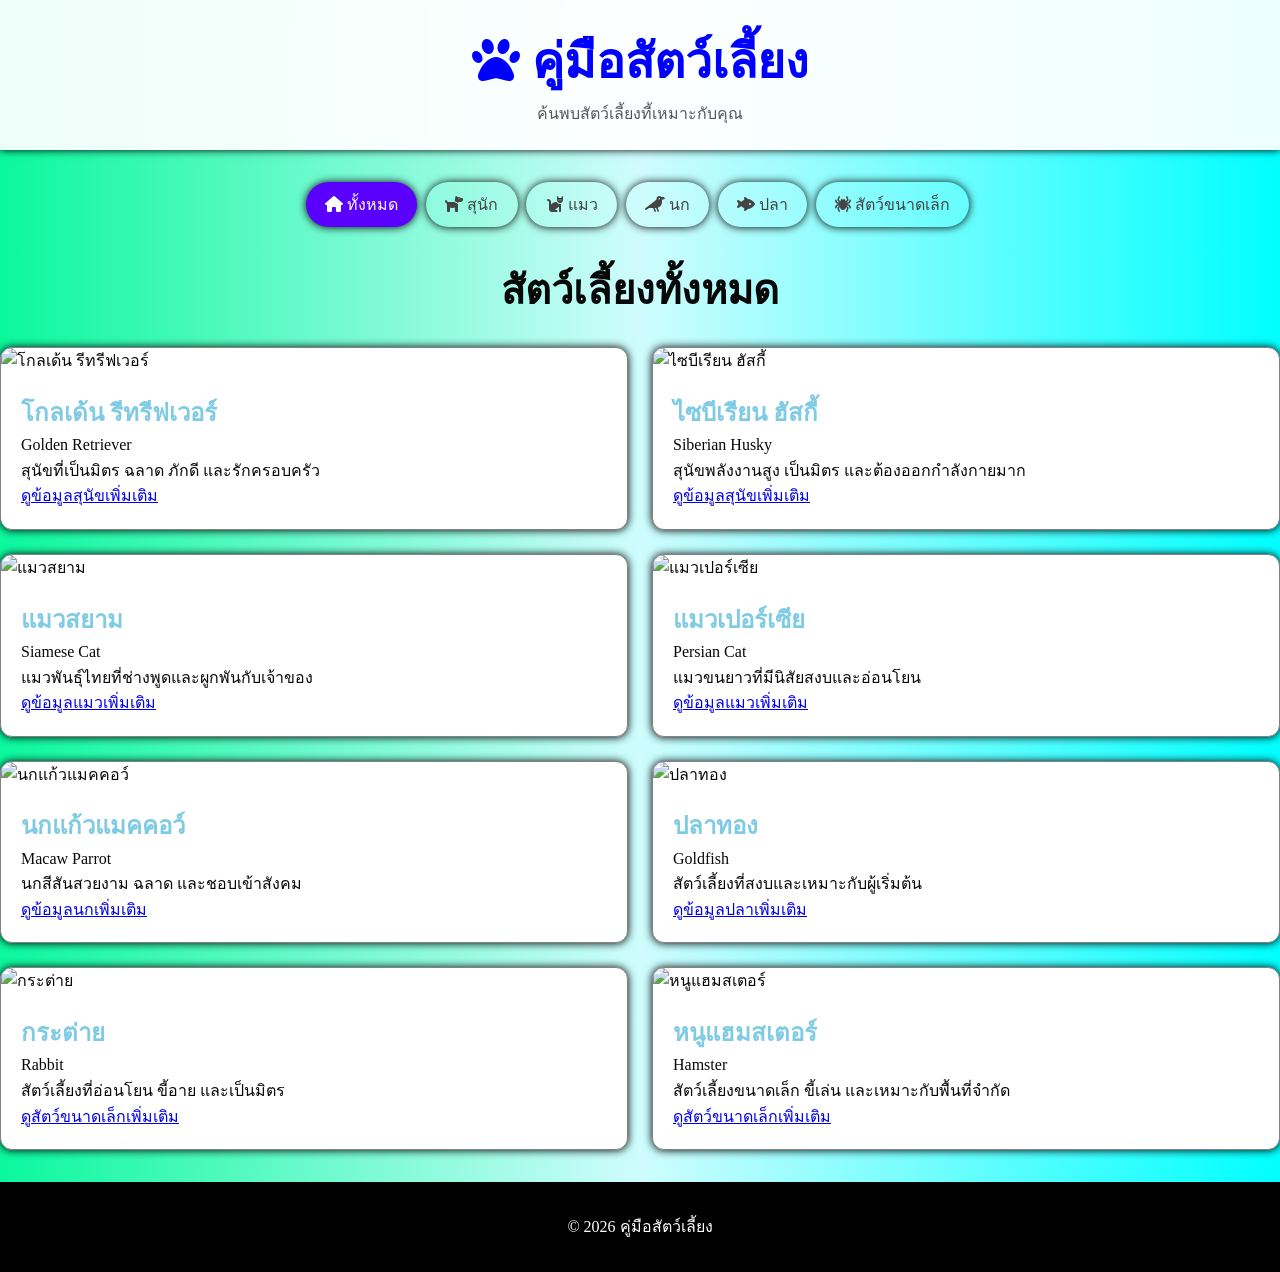
==== pets01/index.html @ 1f46baa4 "pet01 PJ" ====
<!DOCTYPE html>
<html lang="en">

<head>
    <meta charset="UTF-8">
    <meta name="viewport" content="width=device-width, initial-scale=1.0">

    <title>คู่มือสัตว์เลี้ยง</title>

    <link rel="stylesheet" href="../css/pet-style.css">

    <!-- Font Awesome Icons -->
    <link rel="stylesheet" href="https://cdnjs.cloudflare.com/ajax/libs/font-awesome/6.7.2/css/all.min.css">

</head>

<body>

    <header class="header">
        <div class="header-content">
            <h1 class="header-title"><i class="fa-solid fa-paw"></i> คู่มือสัตว์เลี้ยง</h1>
            <p class="header-subtitle">ค้นพบสัตว์เลี้ยงที้เหมาะกับคุณ</p>
        </div>
    </header>

    <nav>
        <a href="index.html" class="active"><i class="fa-solid fa-house"></i> ทั้งหมด</a>
        <a href="dog.html"><i class="fa-solid fa-dog"></i> สุนัก</a>
        <a href="cat.html"><i class="fa-solid fa-cat"></i> แมว</a>
        <a href="brid.html"><i class="fa-solid fa-crow"></i> นก</a>
        <a href="fih.html"><i class="fa-solid fa-fish-fins"></i> ปลา</a>
        <a href="small-pet.html"><i class="fa-solid fa-spider"></i> สัตว์ขนาดเล็ก</a>
    </nav>

    <main class="container">
        <h2 class="page-title">สัตว์เลี้ยงทั้งหมด</h2>
        <div class="pet-grid">

            <article class="pet-card">
                <img src="https://images.unsplash.com/photo-1734966213753-1b361564bab4?auto=format&amp;fit=crop&amp;w=1080&amp;q=80"
                    alt="โกลเด้น รีทรีฟเวอร์">

                <div class="pet-content">
                    <h2>โกลเด้น รีทรีฟเวอร์</h2>
                    <p class="breed">Golden Retriever</p>
                    <p>สุนัขที่เป็นมิตร ฉลาด ภักดี และรักครอบครัว</p>
                    <p><a href="dog.html">ดูข้อมูลสุนัขเพิ่มเติม</a></p>
                </div>
            </article>

            <article class="pet-card">
                <img src="https://images.unsplash.com/photo-1590419690008-905895e8fe0d?auto=format&amp;fit=crop&amp;w=1080&amp;q=80"
                    alt="ไซบีเรียน ฮัสกี้">

                <div class="pet-content">
                    <h2>ไซบีเรียน ฮัสกี้</h2>
                    <p class="breed">Siberian Husky</p>
                    <p>สุนัขพลังงานสูง เป็นมิตร และต้องออกกำลังกายมาก</p>
                    <p><a href="dog.html">ดูข้อมูลสุนัขเพิ่มเติม</a></p>
                </div>
            </article>

            <article class="pet-card">
                <img src="https://images.unsplash.com/photo-1568152950566-c1bf43f4ab28?auto=format&amp;fit=crop&amp;w=1080&amp;q=80"
                    alt="แมวสยาม">

                <div class="pet-content">
                    <h2>แมวสยาม</h2>
                    <p class="breed">Siamese Cat</p>
                    <p>แมวพันธุ์ไทยที่ช่างพูดและผูกพันกับเจ้าของ</p>
                    <p><a href="cat.html">ดูข้อมูลแมวเพิ่มเติม</a></p>
                </div>
            </article>

            <article class="pet-card">
                <img src="https://images.unsplash.com/photo-1585137173132-cf49e10ad27d?auto=format&amp;fit=crop&amp;w=1080&amp;q=80"
                    alt="แมวเปอร์เซีย">

                <div class="pet-content">
                    <h2>แมวเปอร์เซีย</h2>
                    <p class="breed">Persian Cat</p>
                    <p>แมวขนยาวที่มีนิสัยสงบและอ่อนโยน</p>
                    <p><a href="cat.html">ดูข้อมูลแมวเพิ่มเติม</a></p>
                </div>
            </article>

            <article class="pet-card">
                <img src="https://images.unsplash.com/photo-1584888890205-9b49eaf0c660?auto=format&amp;fit=crop&amp;w=1080&amp;q=80"
                    alt="นกแก้วแมคคอว์">

                <div class="pet-content">
                    <h2>นกแก้วแมคคอว์</h2>
                    <p class="breed">Macaw Parrot</p>
                    <p>นกสีสันสวยงาม ฉลาด และชอบเข้าสังคม</p>
                    <p><a href="bird.html">ดูข้อมูลนกเพิ่มเติม</a></p>
                </div>
            </article>

            <article class="pet-card">
                <img src="https://images.unsplash.com/photo-1592072467526-0506c6530493?auto=format&amp;fit=crop&amp;w=1080&amp;q=80"
                    alt="ปลาทอง">

                <div class="pet-content">
                    <h2>ปลาทอง</h2>
                    <p class="breed">Goldfish</p>
                    <p>สัตว์เลี้ยงที่สงบและเหมาะกับผู้เริ่มต้น</p>
                    <p><a href="fish.html">ดูข้อมูลปลาเพิ่มเติม</a></p>
                </div>
            </article>

            <article class="pet-card">
                <img src="https://images.unsplash.com/photo-1622349817799-067c32295df2?auto=format&amp;fit=crop&amp;w=1080&amp;q=80"
                    alt="กระต่าย">

                <div class="pet-content">
                    <h2>กระต่าย</h2>
                    <p class="breed">Rabbit</p>
                    <p>สัตว์เลี้ยงที่อ่อนโยน ขี้อาย และเป็นมิตร</p>
                    <p><a href="small-pets.html">ดูสัตว์ขนาดเล็กเพิ่มเติม</a></p>
                </div>
            </article>

            <article class="pet-card">
                <img src="https://images.unsplash.com/photo-1425082661705-1834bfd09dca?auto=format&amp;fit=crop&amp;w=1080&amp;q=80"
                    alt="หนูแฮมสเตอร์">

                <div class="pet-content">
                    <h2>หนูแฮมสเตอร์</h2>
                    <p class="breed">Hamster</p>
                    <p>สัตว์เลี้ยงขนาดเล็ก ขี้เล่น และเหมาะกับพื้นที่จำกัด</p>
                    <p><a href="small-pets.html">ดูสัตว์ขนาดเล็กเพิ่มเติม</a></p>
                </div>
            </article>

        </div>
    </main>

    <footer>
        <p>&copy; 2026 คู่มือสัตว์เลี้ยง</p>
    </footer>

</body>

</html>
---- css/pet-style.css ----
* {
    box-sizing: border-box;
    margin: 0;
    padding: 0;
}
:root {
    /* Primary-colors */
    --primary-color: rgb(128, 203, 228);
    --primary-dark-color: blue;

    /* text sizing */
    --clamp-text: 2rem, 5vw, 3rem; /* header

    /* Text colors */
    --Text-color: rgb(8, 8, 8);
    --Text-mute:  rgb(88, 87, 87);

    --nav-text-color: rgb(68, 67, 67);
    --light-text-color: white;

        /* Shadow colors */
    --header-shoadow: 0px 0.2px 8px black;
    --card-shoadow: 0px 0.3px 8px black;

    /* btn behavior */
    --nav-transition: transform 0.2s; /*delay*/
    --nav-transform: -5px; /*height on hover*/

    --card-transition: transform 0.2s; /*delay*/
    --card-transform: -5px; /*height on hover*/

    /* background Colors */
    --body-BG-color: linear-gradient(90deg, rgb(11, 248, 157), rgb(207, 252, 253), cyan);

    --header-BG-color: rgba(255, 255, 255, 0.932);

    --btn-bg-color: rgb(89, 0, 255);

    --card-BG-color: white;

    --footer-BG-color: black;

    /* borders colors */
    --border-color: 1.6px solid rgb(130, 130, 133);
}

html {
    scroll-behavior: smooth;
    /* font-size: <X px>; = <X px> rem */
}

body {
    font-family: 'Times New Roman', Times, serif;
    line-height: 1.6;
    color: var(--Text-color);
    background: var(--body-BG-color);
}

.container {
    max-width: 1320px;
    margin: 0 auto;
}


/*========== H E A D E R ============*/

.header {
    background-color: var(--header-BG-color);
    text-align: center;
    box-shadow: var(--header-shoadow);

    position: sticky;
    top: 0;
    z-index: 999;
    backdrop-filter: blur(10px);
}

.header-content {
    padding: 1.5rem 0px;
}

.header-title {
    color: var(--primary-dark-color);
    font-size: clamp(var(--clamp-text));

}

.header-subtitle {
    color: var(--Text-mute);
}

/*==========    N  A   V    ============*/
nav {
    padding-block: 2rem;
    text-align: center;
}

nav a {

    padding: 0.6rem 1.2rem;
    margin-right: 0.3rem;

    text-decoration: none;
    color: var(--nav-text-color);
    box-shadow: var(--card-shoadow);

    border-radius: 999px;

    display: inline-block;

    transition: var(--nav-transition); /*delay*/
}

nav a:hover {
    transform: translateY(var(--nav-transform)); /*height on hover*/
}

nav a.active {
    background-color: var(--btn-bg-color);
    color: var(--light-text-color);
}


/*==========    M  A   I   N    ============*/
.page-title {
    text-align: center;
    font-size: 2.5rem;

    margin-bottom: 1.5rem;
}

.pet-grid {
    display: grid;
    grid-template-columns: repeat(2, 1fr);
    gap: 1.5rem;
}

.pet-card {
    border: var(--border-color);
    box-shadow: var(--card-shoadow);
    overflow: hidden;
    border-radius: 0.75rem;

    background-color: var(--card-BG-color);

    transition: var(--card-transition); /*delay*/
}
.pet-card:hover {
    
    transform: translateY(var(--card-transform)); /*height on hover*/
    
}

.pet-card img {
    height: 16.5rem;
    width: 100%;

    object-fit: cover;
}

.pet-content {
    padding: 1.25rem;
}
.pet-content h2 {
    color: var(--primary-color);
}

.breed {}


/*========== F O O T E R ============*/

footer {
    background-color: var(--footer-BG-color);
    color: var(--light-text-color);

    text-align: center;

    padding-block: 2rem;
    margin-top: 2rem;
}


/*========== R E S P O N S I V E ============*/
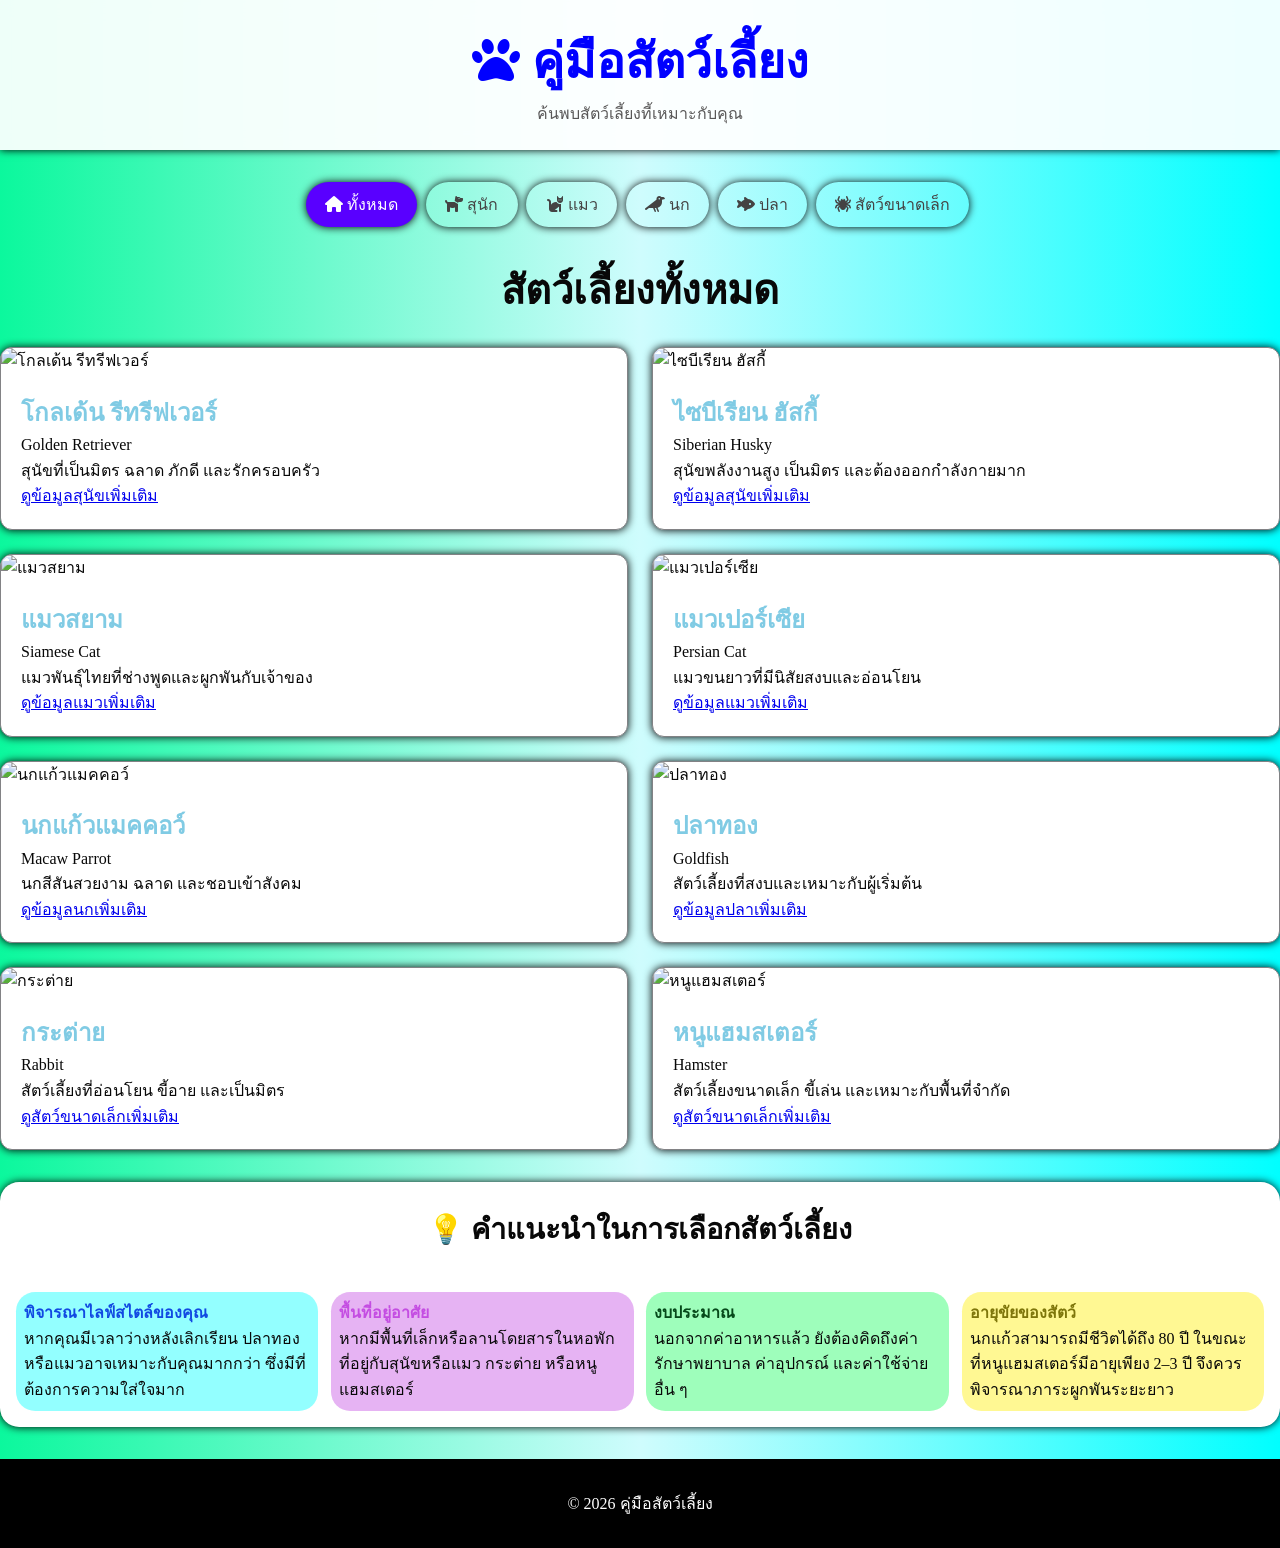
==== commit a080f8a7: "add tipbox" ====
--- a/pets01/index.html
+++ b/pets01/index.html
@@ -133,6 +133,54 @@
             </article>
 
         </div>
+
+        <section class="tip-box">
+
+            <div class="tip-box-title">
+                <h2>💡 คำแนะนำในการเลือกสัตว์เลี้ยง</h2>
+            </div>
+
+            <div class="tip-box-card-grid">
+
+                <div class="tip-box-card tip-box-card-BG1 ">
+                    <div class="tip-box-card-header tip-box-header-color-card1">
+                        <p>พิจารณาไลฟ์สไตล์ของคุณ</p>
+                    </div>
+                    <div class="tip-box-card-body">
+                        <p>หากคุณมีเวลาว่างหลังเลิกเรียน ปลาทองหรือแมวอาจเหมาะกับคุณมากกว่า ซึ่งมีที่ต้องการความใส่ใจมาก</p>
+                    </div>
+                </div>
+        
+                <div class="tip-box-card tip-box-card-BG2">
+                    <div class="tip-box-card-header tip-box-header-color-card2">
+                        <p>พื้นที่อยู่อาศัย</p>
+                    </div>
+                    <div class="tip-box-card-body">
+                        <p>หากมีพื้นที่เล็กหรือลานโดยสารในหอพักที่อยู่กับสุนัขหรือแมว กระต่าย หรือหนูแฮมสเตอร์</p>
+                    </div>
+                </div>
+        
+                <div class="tip-box-card tip-box-card-BG3">
+                    <div class="tip-box-card-header tip-box-header-color-card3">
+                        <p>งบประมาณ</p>
+                    </div>
+                    <div class="tip-box-card-body">
+                        <p>นอกจากค่าอาหารแล้ว ยังต้องคิดถึงค่ารักษาพยาบาล ค่าอุปกรณ์ และค่าใช้จ่ายอื่น ๆ</p>
+                    </div>
+                </div>
+
+                <div class="tip-box-card tip-box-card-BG4">
+                    <div class="tip-box-card-header tip-box-header-color-card4">
+                        <p>อายุขัยของสัตว์</p>
+                    </div>
+                    <div class="tip-box-card-body">
+                        <p>นกแก้วสามารถมีชีวิตได้ถึง 80 ปี ในขณะที่หนูแฮมสเตอร์มีอายุเพียง 2–3 ปี จึงควรพิจารณาภาระผูกพันระยะยาว</p>
+                    </div>
+                </div>
+
+            </div>
+
+        </section>
     </main>
 
     <footer>
--- a/css/pet-style.css
+++ b/css/pet-style.css
@@ -18,7 +18,12 @@
     --nav-text-color: rgb(68, 67, 67);
     --light-text-color: white;
 
-        /* Shadow colors */
+    --tip-box-header-color-card1: rgb(17, 73, 226);
+    --tip-box-header-color-card2: rgb(196, 77, 226);
+    --tip-box-header-color-card3: rgb(6, 73, 26); 
+    --tip-box-header-color-card4: rgb(126, 118, 11);
+
+    /* Shadow colors */
     --header-shoadow: 0px 0.2px 8px black;
     --card-shoadow: 0px 0.3px 8px black;
 
@@ -37,6 +42,13 @@
     --btn-bg-color: rgb(89, 0, 255);
 
     --card-BG-color: white;
+
+        /* tip-box-card-BG colors */
+            /* --tip-box-BG: white; */
+        --tip-box-card-BG1: rgba(0, 255, 255, 0.425);
+        --tip-box-card-BG2: rgba(196, 77, 226, 0.425);
+        --tip-box-card-BG3: rgba(27, 252, 94, 0.425);
+        --tip-box-card-BG4: rgba(255, 238, 0, 0.425);
 
     --footer-BG-color: black;
 
@@ -167,6 +179,56 @@
 
 .breed {}
 
+/*========== TIPBOX ============*/
+
+.tip-box {
+    background-color: var(--card-BG-color);
+    margin-top: 2rem;
+    border-radius: 1.2rem;
+    box-shadow: var(--card-shoadow);
+}
+
+.tip-box-title {
+    display: flex;
+
+    justify-content: center;
+    font-size: 1.2rem;
+
+    padding: 1.5rem;
+}
+
+.tip-box-card-grid {
+    display: grid;
+    grid-template-columns: repeat(4, 1fr);
+    gap: 0.8rem;
+    padding: 1rem;
+}
+
+.tip-box-card {
+    border-radius: 1.2rem;
+    padding: 0.5rem;
+}
+
+.tip-box-card-header {
+    font-weight: bold;
+}
+.tip-box-card-header {font-weight: bold;}
+
+.tip-box-card-body {
+    color: var(--Text-color);
+}
+
+/* tip-box-card-BG colors */
+.tip-box-card-BG1 {background-color: var(--tip-box-card-BG1);}
+.tip-box-card-BG2 {background-color: var(--tip-box-card-BG2);}
+.tip-box-card-BG3 {background-color: var(--tip-box-card-BG3);}
+.tip-box-card-BG4 {background-color: var(--tip-box-card-BG4);}
+/* tip-box-card-header colors */
+.tip-box-header-color-card1 {color: var(--tip-box-header-color-card1);}
+.tip-box-header-color-card2 {color: var(--tip-box-header-color-card2);}
+.tip-box-header-color-card3 {color: var(--tip-box-header-color-card3);}
+.tip-box-header-color-card4 {color: var(--tip-box-header-color-card4);}
+
 
 /*========== F O O T E R ============*/
 
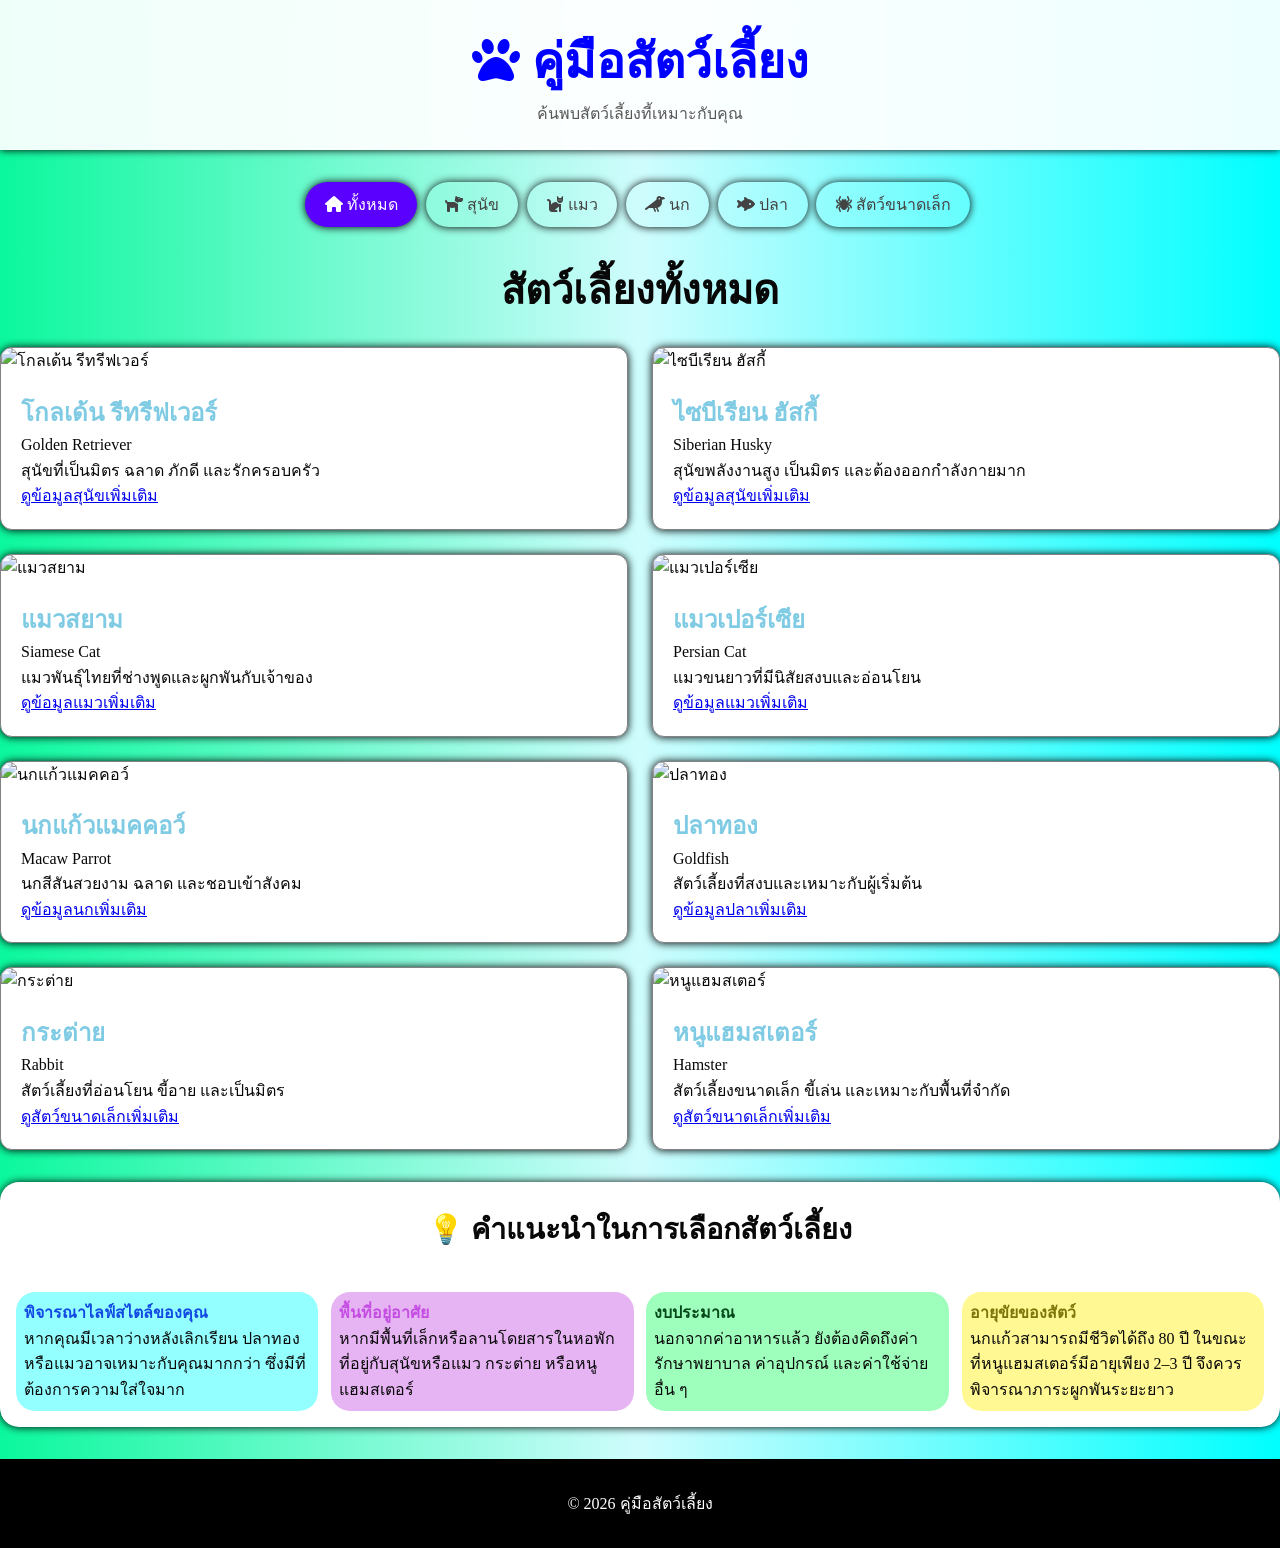
==== commit 1b69be4b: "add tipbox and correcting spell" ====
--- a/pets01/index.html
+++ b/pets01/index.html
@@ -25,7 +25,7 @@
 
     <nav>
         <a href="index.html" class="active"><i class="fa-solid fa-house"></i> ทั้งหมด</a>
-        <a href="dog.html"><i class="fa-solid fa-dog"></i> สุนัก</a>
+        <a href="dog.html"><i class="fa-solid fa-dog"></i> สุนัข</a>
         <a href="cat.html"><i class="fa-solid fa-cat"></i> แมว</a>
         <a href="brid.html"><i class="fa-solid fa-crow"></i> นก</a>
         <a href="fih.html"><i class="fa-solid fa-fish-fins"></i> ปลา</a>
